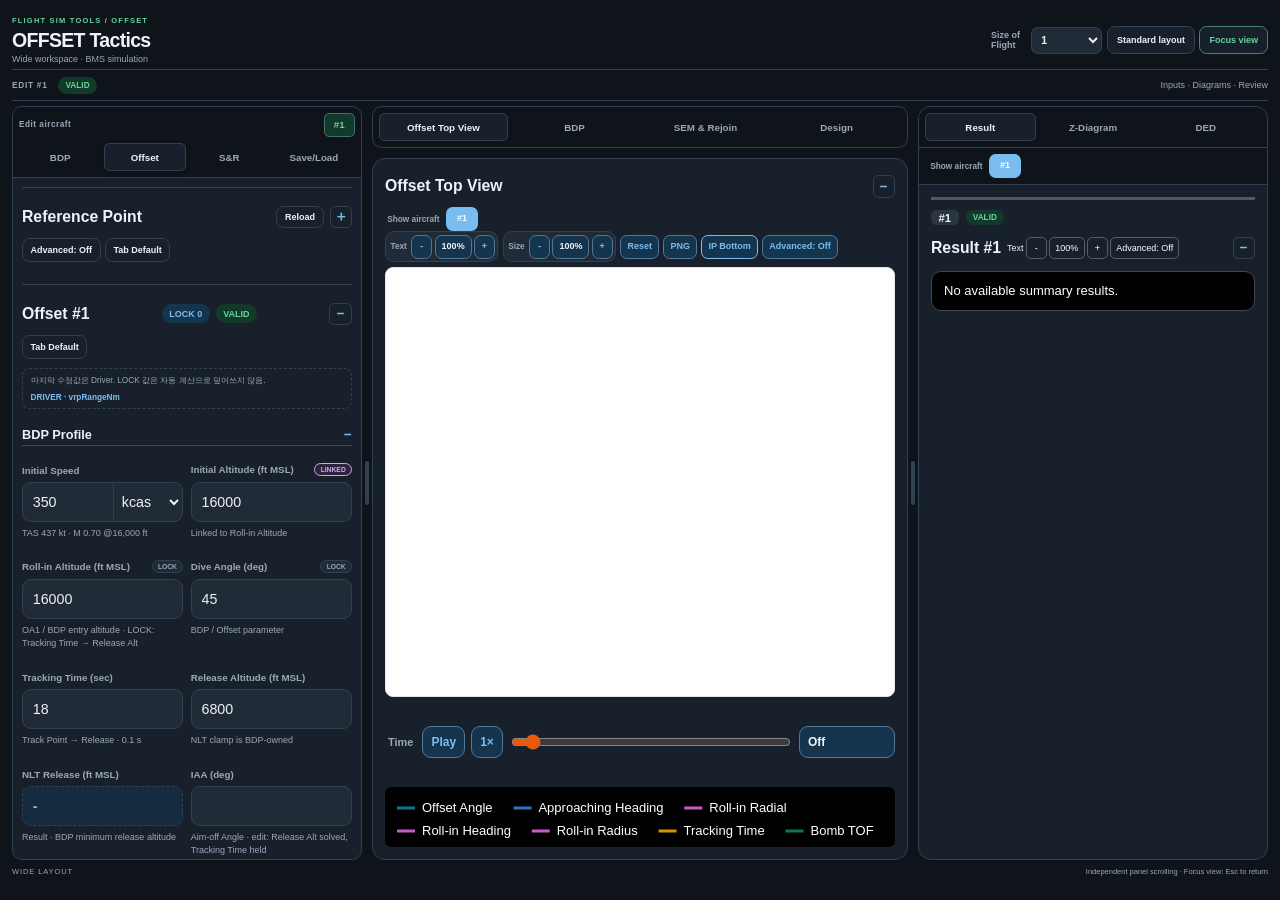
==== index.html @ 9b7af39f "Deploy Offset preview from c91996f1fd9d" ====
<!doctype html>
<html lang="ko">
<head>
<meta charset="utf-8">
<meta name="viewport" content="width=device-width,initial-scale=1">
<title>OFFSET Tactics · V2 WORK</title>
<link rel="stylesheet" href="./offset.css?v=c91996f1fd9d">
  <link rel="stylesheet" href="./common/ui/result-panel-v0.1.css?v=c91996f1fd9d">
<link rel="stylesheet" href="./wide-layout.css?v=c91996f1fd9d">
<link rel="stylesheet" href="./popup-design-graph-v0.1.css?v=0.1.7">
</head>
<body class="offset-wide bombing-wide">
<main class="app" id="offset-calculator">
  <header class="topbar">
    <div>
      <h1 id="offset-page-title">OFFSET Tactics</h1>
      <div class="subline">V2 modular work · Bomb Delivery Planner v0.3 authority · Offset-specific geometry retained locally</div>
    </div>
    <div class="toolbar">
      <label class="flight-size-control" for="flight-size"><span>Size of Flight</span><select id="flight-size"><option value="1">1</option><option value="2">2</option><option value="3">3</option><option value="4">4</option></select></label>
      <span class="rev">V2 WORK · OFFSET BE 0.2.7</span>
    </div>
  </header>

  <!-- index input grouping (handoff 2026-10-06 §4): the profile sits in Offset. The BDP tab is the shared BDP tab
       (owner composition 2026-10-25, shared/bdp-tab-v0.1.mjs), filled by the controller: Target Elevation/Bomb type,
       Wind, Roll-in Turn and Turn Onset; Full BDP (in the tab head) adds BDP Profile and SEM / Recovery. Its BDP
       Profile and Roll-in Turn are copies of the Offset tab's (one value). -->
  <section class="section bdp-tab-section" data-tab="bdp" data-bdp-tab="1" aria-labelledby="bdp-title-1"></section>

  <section class="section reference-point-section" data-tab="reference" aria-labelledby="reference-point-title">
    <div class="section-head"><h2 id="reference-point-title">Reference Point</h2><button class="btn bms-shortcut-button" id="reference-ded-reload" type="button" title="Read the DTC (callsign ini) again and put its VRP / VIP page in these fields (Open DTC when none)">Reload</button></div>
    <div class="mode-switch reference-mode-switch" role="group" aria-label="Reference Point mode">
      <button id="vrp-btn" class="mode-button active" type="button">VRP</button>
      <button id="vip-btn" class="mode-button" type="button">VIP</button>
    </div>

    <div id="vrp-pane" class="mode-pane reference-input-pane">
      <div class="lock-title"><div class="offset-title">VRP</div><button id="vrp-lock-btn" class="lock-button" type="button" data-lock-key="vrpReference" aria-label="Lock VRP" aria-pressed="false">LOCK</button></div>
      <div class="input-grid">
        <label class="field advanced-only"><span>Bearing (FROM TARGET) <span class="adv-tag">ADV</span></span><input id="vrp-bearing-input" type="text" inputmode="decimal" value="180"><span class="unit">MAG</span></label>
        <label class="field advanced-only"><span>Range <span class="adv-tag">ADV</span></span><input data-key="vrpRangeNm" type="text" inputmode="decimal" value="7.0"><span class="unit">NM · Offset start</span></label>
      </div>
    </div>

    <div id="vip-pane" class="mode-pane reference-input-pane" hidden>
      <div class="offset-title">VIP</div>
      <div class="mode-switch" role="group" aria-label="VIP bearing direction">
        <button id="vip-to-target-btn" class="mode-button active" type="button" aria-pressed="true">TO TARGET</button>
        <button id="vip-from-target-btn" class="mode-button" type="button" aria-pressed="false">FROM TARGET</button>
      </div>
      <div class="input-grid">
        <label class="field"><span>Bearing (TBRG)</span><input id="vip-bearing-input" type="text" inputmode="decimal" value="000"><span class="unit">MAG</span></label>
        <label class="field"><span>Range</span><input id="vip-range-input" type="text" inputmode="decimal" value="10.0"><span class="unit">NM</span></label>
      </div>
    </div>

    <!-- IP is shown without Advanced on this page (owner 2026-10-07: "VRP, VIP 선택 및 IP 설정 복원"). -->
    <details class="input-panel reference-advanced" open>
      <summary id="reference-advanced-title">IP Settings</summary>
      <div class="input-panel-body reference-advanced-body">
        <div id="ip-pane" class="mode-pane">
          <div class="lock-title"><div class="offset-title">IP</div><button id="ip-lock-btn" class="lock-button" type="button" data-lock-key="ipReference" aria-label="Lock IP" aria-pressed="false">LOCK</button></div>
          <div class="mode-switch" role="group" aria-label="IP bearing direction">
            <button id="ip-to-target-btn" class="mode-button active" type="button" aria-pressed="true">TO TARGET</button>
            <button id="ip-from-target-btn" class="mode-button" type="button" aria-pressed="false">FROM TARGET</button>
          </div>
          <div class="input-grid">
            <label class="field"><span>Bearing (TBRG)</span><input id="ip-bearing-input" data-key="runInHeadingDeg" type="text" inputmode="decimal" value="000"><span class="unit">MAG</span></label>
            <label class="field"><span>Range</span><input data-key="ipRangeNm" type="text" inputmode="decimal" value="10.0"><span class="unit">NM · Default = VRP + 3 NM</span></label>
          </div>
        </div>
      </div>
    </details>
    <div class="input-grid"><label class="field advanced-only"><span>Magnetic Var <span class="adv-tag">ADV</span></span><select data-mag-var-select aria-label="Magnetic Var theater"><option value="KOREA">Korea</option><option value="ISRAEL">Israel</option><option value="BALKANS">Balkans</option></select><span class="unit" data-mag-var-value>7.5°W · BMS MAGV · DED TBRG = M − 7.5</span></label></div>
  </section>

  <section class="section" data-tab="offset" aria-labelledby="offset-input-title">
    <div class="section-head"><h2 id="offset-input-title">Offset #1</h2><div style="display:flex;gap:8px;align-items:center"><span id="lock-count" class="mode">LOCK 0</span><span id="state-pill" class="status ok">VALID</span></div></div>
    <div class="driver"><span>마지막 수정값은 Driver. LOCK 값은 자동 계산으로 덮어쓰지 않음.</span><output id="driver-out">DRIVER · vrpRangeNm</output></div>

    <!-- Offset tab groups fold (owner 2026-10-12): Offset Turn Condition and Roll-in Condition start
         folded. Speed and altitude share one row. -->
    <details class="input-group-panel" open>
      <summary class="input-group-title" id="dive-profile-title">BDP Profile</summary>
      <div class="input-grid">
        <label class="field speed-field"><span>Initial Speed</span><span class="compound"><input data-key="initialSpeedValue" type="text" inputmode="decimal" value="350"><select data-key="initialSpeedMode"><option value="CAS" selected>kcas</option><option value="MACH">Mach</option></select></span><span class="unit">Roll-in start speed input</span></label>
        <label class="field"><span class="lock-title"><span>Initial Altitude (ft MSL)</span><button id="initial-link-btn" class="lock-button" type="button" aria-label="Link Initial Altitude to Roll-in Altitude" aria-pressed="true">LINKED</button></span><input data-key="initialAltitudeMslFt" type="text" inputmode="decimal" value="16000"><span class="unit" data-initial-link-note>Linked to Roll-in Altitude</span></label>
        <label class="field"><span class="lock-title"><span>Roll-in Altitude (ft MSL)</span><button class="lock-button" type="button" data-lock-key="rollInAltitudeMslFt" aria-label="Lock Roll-in Altitude" aria-pressed="false">LOCK</button></span><input data-key="rollInAltitudeMslFt" type="text" inputmode="decimal" value="16000"><span class="unit">OA1 / BDP entry altitude · LOCK: Tracking Time → Release Alt</span></label>
        <label class="field"><span class="lock-title"><span>Dive Angle (deg)</span><button class="lock-button" type="button" data-lock-key="diveAngleDeg" aria-pressed="false">LOCK</button></span><input data-key="diveAngleDeg" type="text" inputmode="decimal" value="45"><span class="unit">BDP / Offset parameter</span></label>
        <label class="field"><span>Tracking Time (sec)</span><input data-key="trackingTimeSec" type="text" inputmode="decimal" value="18.0"><span class="unit">Track Point → Release · 0.1 s</span></label>
        <label class="field"><span>Release Altitude (ft MSL)</span><input data-key="releaseAltitudeMslFt" type="text" inputmode="decimal" value="6800"><span class="unit">NLT clamp is BDP-owned</span></label><label class="field"><span>NLT Release (ft MSL)</span><output class="readout" data-bdp-nlt-release>-</output><span class="unit">Result · BDP minimum release altitude</span></label><label class="field"><span>IAA (deg)</span><input data-key="iaaDeg" type="text" inputmode="decimal"><span class="unit">Aim-off Angle · edit: Release Alt solved, Tracking Time held</span></label>
        <label class="field"><span>Release Speed (kcas)</span><input data-key="releaseSpeedKcas" type="text" inputmode="decimal" value="450"><span class="unit">Release speed</span></label>
      </div>
    </details>

    <details class="input-group-panel" open>
      <summary class="input-group-title">Offset Geometry</summary>
      <div class="offset-grid">
        <label class="offset-card"><span class="lock-title"><span class="offset-title"><b class="step">1</b>Run-In Heading</span><button class="lock-button" type="button" data-lock-key="runInHeadingDeg" aria-pressed="false">LOCK</button></span><input data-key="runInHeadingDeg" type="text" inputmode="decimal" value="000"><span class="unit">IP → Target · magnetic heading</span></label>
        <label class="offset-card"><span class="lock-title"><span class="offset-title"><b class="step">2</b>Angle Off</span><button class="lock-button" type="button" data-lock-key="angleOffDeg" aria-pressed="false">LOCK</button></span><input data-key="angleOffDeg" type="text" inputmode="decimal" value="70"><span class="unit">Approaching Heading → Attack Heading · BDP / Offset parameter</span></label>
        <label class="offset-card"><span class="lock-title"><span class="offset-title"><b class="step">3</b>Attack Heading</span><button class="lock-button" type="button" data-lock-key="attackHeadingDeg" aria-pressed="false">LOCK</button></span><input data-key="attackHeadingDeg" type="text" inputmode="decimal" value="030"><span class="unit">Final attack axis · coupled heading constraint</span></label>
        <label class="offset-card"><span class="lock-title"><span class="offset-title"><b class="step">4</b>Offset Angle</span><button class="lock-button" type="button" data-lock-key="offsetAngleDeg" aria-pressed="false">LOCK</button></span><input data-key="offsetAngleDeg" type="text" inputmode="decimal" value="40"><span class="unit">Run-In → Approaching Heading change</span></label>
        <label class="offset-card"><span class="lock-title"><span class="offset-title"><b class="step">5</b>Action Range</span><button class="lock-button" type="button" data-lock-key="actionRangeNm" aria-pressed="false">LOCK</button></span><input data-key="actionRangeNm" type="text" inputmode="decimal" value="7.0"><span class="unit">Target → Action Point · must remain between Target and IP</span></label>
        <label class="offset-card"><span class="lock-title"><span class="offset-title"><b class="step">6</b>Approach Range</span><button class="lock-button" type="button" data-lock-key="approachRangeNm" aria-pressed="false">LOCK</button></span><input data-key="approachRangeNm" type="text" inputmode="decimal" value="1.0"><span class="unit">Offset Turn End → Roll-in Start · NM</span></label>
        <div class="offset-card"><span class="offset-title"><b class="step">7</b>Approaching Heading</span><output id="offset-heading-out" class="readout offset-heading">-</output><span class="unit">Offset Turn completion → Roll-in Start</span></div>
      </div>
    </details>

    <details class="input-group-panel">
      <summary class="input-group-title">Offset Turn Condition</summary>
      <div class="input-grid">
        <label class="field"><span class="lock-title"><span>Altitude (ft MSL)</span><button class="lock-button" type="button" data-lock-key="offsetAltitudeMslFt" aria-pressed="false">LOCK</button></span><input data-key="offsetAltitudeMslFt" type="text" inputmode="decimal" value="16000"></label>
        <label class="field speed-field"><span class="lock-title"><span>Speed</span><button class="lock-button" type="button" data-lock-key="offsetSpeedValue" aria-pressed="false">LOCK</button></span><span class="compound"><input data-key="offsetSpeedValue" type="text" inputmode="decimal" value="350"><select data-key="offsetSpeedMode"><option value="CAS" selected>kcas</option><option value="MACH">Mach</option></select></span></label>
        <label class="field"><span class="lock-title"><span>G</span><button class="lock-button" type="button" data-lock-key="offsetG" aria-pressed="false">LOCK</button></span><input data-key="offsetG" type="text" inputmode="decimal" value="2.0"></label>
        <label class="field"><span class="lock-title"><span>Bank (deg)</span><button class="lock-button" type="button" data-lock-key="offsetBankDeg" aria-pressed="false">LOCK</button></span><input data-key="offsetBankDeg" type="text" inputmode="decimal" value="60"></label>
        <label class="field"><span class="lock-title"><span>Radius (NM)</span><button class="lock-button" type="button" data-lock-key="offsetRadiusNm" aria-pressed="false">LOCK</button></span><input data-key="offsetRadiusNm" type="text" inputmode="decimal" value="1.6"></label>
        <div class="field"><span>Turn Time</span><output id="turn-time-out" class="readout">-</output><span class="unit">Actual TAS / Radius / Offset Angle</span></div>
      </div>
      <div class="constraint-note">G / Bank / Radius are coupled. Multiple LOCK values must be mathematically consistent or the BE returns CONSTRAINT CONFLICT.</div>
    </details>

    <details class="input-group-panel">
      <summary class="input-group-title">Roll-in Condition</summary>
      <div class="input-grid">
        <label class="field"><span>Roll-in Bank Angle (deg)</span><input data-key="rollInBankAngleDeg" type="text" inputmode="decimal" value="" readonly data-bdp-result title="Solved by BDP (Roll-in model B)"><span class="unit">Result · solved by BDP (Roll-in model B)</span></label>
        <label class="field"><span>Roll-in G (G)</span><input data-key="rollInG" type="text" inputmode="decimal" value="4"><span class="unit">BDP roll-in input</span></label>
      </div>
    </details>
    <div id="constraint-message" class="status-message valid">-</div>
  </section>

  <!-- Save/Load tab (handoff 2026-10-06 §3; renamed and made Save-only storage 2026-10-11, user): the
       whole Flight, in this browser. Save as Default appears only after the developer command (7777
       committed in Initial Altitude) for this page session. -->
  <section class="section save-section" data-tab="save" aria-labelledby="save-title">
    <div class="section-head"><h2 id="save-title">Save/Load</h2></div>
    <p class="flight-draft-note">Save keeps every aircraft's (#1–#4) BDP and Offset inputs, LOCK / LINK / AUTO and the Flight size in this browser. A reload or a newly opened page loads the last Save; changes made after it are not kept until you press Save again. Load Default loads the Default conditions (not saved until Save); each input tab's Tab Default restores only that tab.</p>
    <!-- Owner 2026-10-23: when something goes wrong, a reload is the way back. -->
    <p class="flight-draft-note" id="reload-note">오류가 나면 브라우저를 새로고침해 주세요.</p>
    <div class="save-actions">
      <button class="btn" id="work-save" type="button" title="Keep the conditions in this browser and write the open file (no open file: Save As)">Save</button>
      <button class="btn" id="file-save-as" type="button" title="Choose a folder and a name and save the conditions as one HTML file">Save As</button>
      <button class="btn" id="file-load" type="button" title="Choose a saved file, check its preview and load it">Load</button>
      <button class="btn" id="work-default" type="button">Load Default</button>
    </div>
    <!-- Owner 2026-11-10: Save / Save As / Load with a window inside the page (shared/flight-file-browser-v0.1.mjs). -->
    <p class="flight-draft-note" id="flight-file-note">Save: 이 브라우저에 보관하고, 열린 파일이 있으면 그 파일에도 저장합니다(없으면 Save As가 열립니다). Save As: 폴더와 이름을 골라 HTML 파일 하나로 저장합니다(편대 · Top View · Z · DED · Result). Load: 파일을 고르면 미리보기가 나오고, 확인을 누르면 불러옵니다.</p>
    <p class="flight-draft-note" id="flight-folder-note"><b>저장 폴더</b>: 처음 Save As나 Load를 누르면 저장 폴더부터 고릅니다. Windows · Program Files · AppData 같은 시스템 폴더, 문서 · 바탕화면 · 다운로드 · 사용자 폴더 그 자체, <code>C:\</code> 같은 드라이브 맨 위는 브라우저(Chrome · Edge)가 막아서 고를 수 없습니다(“시스템 파일이 있어 열 수 없음”). 폴더 창에서 <b>새 폴더</b>를 만들어(예: 문서 안의 <code>FlightSim</code>) 그 폴더를 고르고 거기에 저장하세요.</p>
    <p class="flight-draft-note" id="file-current">현재 파일: 없음</p>
    <div class="save-developer" id="save-developer" hidden>
      <span class="save-developer-label">Developer</span>
      <button class="btn" id="save-as-default" type="button">Save as Default</button>
      <button class="btn" id="preset-clear" type="button">Built-in Default</button>
      <button class="btn" id="fragment-margin-mode" type="button" aria-pressed="false" title="Developer option (owner 2026-10-15): the Fragment Height Margin applies to the fragment radius too, or to the height only">Fragment margin: Height + Radius</button>
    </div>
    <output id="save-status" class="status-message valid" role="status">-</output>
    <p class="flight-draft-note" id="preset-status">Default: built-in</p>
    <!-- BMS Mission (DTC) and DTE (owner 2026-11-11 / 2026-11-12; bms-mission-panel-v0.1.mjs, mounted by wide-layout.mjs). -->
    <div class="bms-mission" id="bms-mission"></div>
  </section>


  <section class="section top-view-section" aria-labelledby="top-view-title">
    <div class="section-head">
      <h2 id="top-view-title">Offset Top View</h2>
      <div class="diagram-actions">
        <div class="diagram-action-row top-view-aircraft" role="group" aria-label="Aircraft drawn in the Top View">
          <span class="diagram-control-label">Show aircraft</span>
          <button class="capture-button view-toggle active" type="button" data-top-view-aircraft-button="1" aria-pressed="true">#1</button>
          <button class="capture-button view-toggle" type="button" data-top-view-aircraft-button="2" aria-pressed="false" hidden>#2</button>
          <button class="capture-button view-toggle" type="button" data-top-view-aircraft-button="3" aria-pressed="false" hidden>#3</button>
          <button class="capture-button view-toggle" type="button" data-top-view-aircraft-button="4" aria-pressed="false" hidden>#4</button>
        </div>
        <div class="diagram-action-row">
          <div class="font-scale-control" role="group" aria-label="Top View font size">
            <span class="diagram-control-label">Text</span>
            <button class="capture-button" id="top-view-font-down" type="button" aria-label="Top View font smaller">-</button>
            <button class="capture-button diagram-scale-output" id="top-view-font-scale-output" type="button" aria-label="Reset Top View text size to 100%">100%</button>
            <button class="capture-button" id="top-view-font-up" type="button" aria-label="Top View font larger">+</button>
            <select id="top-view-font-scale" hidden aria-hidden="true" tabindex="-1"><option value="0.5">50%</option><option value="0.6">60%</option><option value="0.7">70%</option><option value="0.8">80%</option><option value="0.9">90%</option><option value="1" selected>100%</option><option value="1.1">110%</option><option value="1.2">120%</option><option value="1.3">130%</option><option value="1.4">140%</option><option value="1.5">150%</option><option value="1.6">160%</option><option value="1.7">170%</option><option value="1.8">180%</option><option value="1.9">190%</option><option value="2">200%</option></select>
          </div>
          <div class="view-scale-control" role="group" aria-label="Top View picture size">
            <span class="diagram-control-label">Size</span>
            <button class="capture-button" id="zoom-out" type="button" aria-label="Picture smaller">-</button>
            <button class="capture-button diagram-scale-output" id="top-view-size-output" type="button" aria-label="Reset Top View size to 100%">100%</button>
            <button class="capture-button" id="zoom-in" type="button" aria-label="Picture larger">+</button>
          </div>
          <button class="capture-button" id="zoom-reset" type="button">Reset</button>
          <button class="capture-button" id="capture-top-view" type="button">PNG</button>
          <button class="capture-button view-toggle" id="top-view-ip-bottom" type="button" aria-pressed="true" title="Run-In (IP → Target) up; off = north up">IP Bottom</button>
          <button class="capture-button" id="top-view-advanced" type="button" aria-pressed="false">Advanced: Off</button>
        </div>
      </div>
    </div>
    <div class="top-view-shell"><svg data-export-legend="offset-legend" id="offset-top-view" viewBox="0 0 900 1100" role="img" aria-label="Offset #1 Top View" data-export-title="Offset #1 Top View"></svg></div>
    <!-- Owner 2026-11-12: the time dial (Play, slider) under the picture. -->
    <div class="bdp-flight-time top-view-time">
      <div class="diagram-action-row time-dial" id="top-view-time-dial" data-time-dial="1" role="group" aria-label="Top View #1 time after IP">
        <span class="diagram-control-label">Time</span>
        <button class="capture-button time-dial-play" type="button" data-time-play aria-pressed="false" title="Play the time dial">Play</button>
        <button class="capture-button time-dial-speed" type="button" data-time-speed title="Play speed: press for the next (1×, 2×, 3× real time)">1×</button>
        <input class="time-dial-range" type="range" min="0" max="1" step="1" value="0" data-time-range aria-label="Seconds after IP">
        <button class="capture-button diagram-scale-output time-dial-output" type="button" data-time-output aria-pressed="false" title="Seconds after IP; press to turn off">Off</button>
      </div>
    </div>
    <svg class="diagram-legend-box" id="offset-legend" role="img" aria-label="Offset Top View legend"></svg>
  </section>

  <div class="bdp-views" data-bdp-views="1" data-output-aircraft="1" data-aircraft-output="bdp"><div data-bdp-diagrams-host="1"></div></div>

  <section class="section z-diagram-section" data-output-aircraft="1" data-aircraft-output="z" aria-labelledby="offset-z-title">
    <div class="section-head"><h2 id="offset-z-title">Offset #1 Z-Diagram</h2><div class="diagram-action-row"><button class="btn" id="capture-z" type="button">PNG</button><button class="capture-button view-toggle" id="z-advanced-1" type="button" data-z-advanced="1" aria-pressed="false">Advanced: Off</button></div></div>
    <div class="z-diagram-shell"><svg id="offset-z-svg" viewBox="0 0 650 770" role="img" aria-label="Offset #1 Z-Diagram"><g data-z-root></g></svg></div>
  </section>

  <section class="section compact-results" id="result-section" data-result-panel data-output-aircraft="1" data-aircraft-output="result"><div class="result-panel-head"><h2>Result #1</h2><div data-result-controls aria-label="Result display controls"></div></div><div class="result-panel-body"><div data-result-group><h3>Offset</h3><table><tbody class="result-rows" id="offset-result-body"></tbody></table></div><div data-result-group><h3>Bomb Profile</h3><table><tbody class="result-rows" id="profile-result-body"></tbody></table></div><p data-result-empty>No available summary results.</p></div></section>

  <section class="section ded-section" data-output-aircraft="1" data-aircraft-output="ded" aria-labelledby="ded-title">
    <div class="section-head"><h2 id="ded-title">DED #1</h2><button class="btn ded-png-button" type="button" data-ded-png="1">PNG</button><button class="btn bms-shortcut-button ded-save-button" type="button" data-ded-save="1" title="Write this DED to the DTC [NAV OFFSETS] (Write DTE for #1)">DED Save</button></div>
    <div hidden aria-hidden="true">
      <button id="ded-vrp-tab" class="ded-tab active" type="button" data-ded-page="VRP">VRP</button>
      <button id="ded-vip-tab" class="ded-tab" type="button" data-ded-page="VIP">VIP</button>
      <button id="ded-oa1-tab" class="ded-tab" type="button" data-ded-page="OA1">OA1</button>
      <button id="ded-oa2-tab" class="ded-tab" type="button" data-ded-page="OA2">OA2</button>
    </div>
    <div class="ded-boxes">
      <div class="ded-screen" id="ded-reference-screen" aria-live="polite">
        <div class="ded-page-title" id="ded-page-title">VRP</div>
        <div class="ded-row"><span>TBRG</span><output id="ded-bearing">-</output></div>
        <div class="ded-row"><span>RNG</span><output id="ded-range">-</output></div>
        <div class="ded-row"><span>ELEV</span><output id="ded-elevation">-</output></div>
      </div>
      <div class="ded-screen" id="ded-oa1-screen" aria-live="polite">
        <div class="ded-page-title">OA1</div>
        <div class="ded-row"><span>RNG</span><output id="ded-oa1-range">-</output></div>
        <div class="ded-row"><span>TBRG</span><output id="ded-oa1-bearing">-</output></div>
        <div class="ded-row"><span>ELEV</span><output id="ded-oa1-elevation">-</output></div>
      </div>
    </div>
    <p class="ded-basis" data-ded-basis>TBRG = true · Magnetic Var Korea 7.5°W</p>
  </section>


  <div id="flight-followers"></div>
</main>
<script type="module" src="./wide-layout.mjs?v=c91996f1fd9d"></script>

</body>
</html>
---- offset.css ----
@import url("./common-ui-v0.2.css?v=c91996f1fd9d");
/* Parts made common (2026-10-22) bring their CSS: input fields, DED, Flight UI, the shared BDP tab (index, 2026-10-26) (bombing app shared FE), time dial (Common UI). */
@import url("./shared/input-fields-v0.1.css?v=c91996f1fd9d");
@import url("./shared/ded-v0.1.css?v=c91996f1fd9d");
@import url("./shared/flight-ui-v0.1.css?v=c91996f1fd9d");
@import url("./shared/bdp-tab-v0.1.css?v=c91996f1fd9d");
@import url("./common/ui/time-dial-v0.1.css?v=c91996f1fd9d");

:root{color-scheme:dark}
body.show-full-bdp .bdp-extra{display:grid}
.flight-draft-section .section-head{display:flex;align-items:center;justify-content:space-between}.flight-draft-badge{font-size:10px;font-weight:800;color:var(--muted)}.flight-draft-note{margin:0;color:var(--muted);font-size:12px;line-height:1.5}.flight-draft-grid{display:grid;grid-template-columns:repeat(3,minmax(0,1fr));gap:10px}.flight-weapon-field{max-width:320px}@media(max-width:620px){.flight-draft-grid{grid-template-columns:1fr}}
.section-head,.result-panel-head{flex-wrap:wrap}
.top-view-section .section-head h2{display:flex;align-items:center;gap:10px}
.input-panel+.input-panel{margin-top:12px}
.z-diagram-shell{width:100%;max-width:1140px;margin:auto;box-sizing:border-box;background:#fff;border:1px solid var(--line);border-radius:12px;overflow:hidden}
.z-diagram-shell svg{width:100%;height:auto;display:block}
:root{--offset:light-dark(#a35d00,#ffbd62);--offset-soft:light-dark(#fff4df,#3b2a14)}
.driver{display:flex;align-items:center;justify-content:space-between;gap:10px;margin-bottom:10px;padding:8px 10px;border:1px dashed var(--line);border-radius:10px;color:var(--muted);font-size:11px}.driver output{color:var(--value-result);font-weight:850}
.offset-grid{display:grid;grid-template-columns:repeat(4,minmax(0,1fr));gap:10px}.offset-card{display:grid;align-content:start;gap:7px;padding:10px;border:1px solid var(--line);border-radius:12px;background:color-mix(in srgb,var(--field) 82%,transparent);min-width:0}.offset-card.span2{grid-column:span 2}.step{display:inline-flex;width:24px;height:24px;align-items:center;justify-content:center;border-radius:999px;background:var(--blue);color:#fff;font-size:12px;margin-right:6px}.offset-title{display:flex;align-items:center;font-size:13px;font-weight:900}.mode-switch{display:grid;grid-template-columns:1fr 1fr;gap:8px}.mode-button{min-height:42px;border:1px solid var(--line);border-radius:10px;background:var(--field);font-weight:900;color:var(--text);cursor:pointer}.mode-button.active{border-color:var(--blue);background:var(--blue-soft);color:var(--blue)}.mode-pane.hidden,.mode-pane[hidden]{display:none}
.reference-point-section{display:grid;gap:10px}.reference-mode-switch{margin-bottom:2px}.reference-input-pane{display:grid;gap:10px}.reference-advanced{grid-column:1/-1}.reference-advanced-body{display:grid;gap:10px}.reference-advanced .mode-pane{max-width:760px}
.vip-input-card{border-color:color-mix(in srgb,var(--blue) 45%,var(--line))}.vip-to-target-grid{grid-template-columns:repeat(2,minmax(0,1fr))}.to-target-chip{display:inline-flex;align-items:center;margin-left:8px;padding:3px 8px;border:1px solid var(--line);border-radius:999px;font-size:9px;font-weight:950;letter-spacing:.03em;color:var(--muted);background:var(--field)}.to-target-chip.active{border-color:var(--blue);background:var(--blue-soft);color:var(--blue);box-shadow:0 0 0 1px color-mix(in srgb,var(--blue) 15%,transparent) inset}
.readout.offset-heading{font-size:19px;font-weight:900;color:var(--value-result)}.status-message{margin-top:10px;border-radius:10px;padding:10px 12px;font-size:11px;line-height:1.5}.status-message.valid{background:var(--green-soft);color:var(--green)}.status-message.warning{background:var(--amber-soft);color:var(--amber)}.status-message.invalid{background:var(--red-soft);color:var(--red)}
.top-view-section .section-head{display:block}.top-view-section .section-head h2{margin-bottom:10px}
.capture-button:disabled{opacity:.42;cursor:default}
/* Diagram CSS boundary (CSS-SPEC §1): the shell and svg box only; the Offset views set their own aspect ratio, strokes, text and label cursors. */
.top-view-shell{border:1px solid #dfe6ee;border-radius:12px;background:#fff;overflow:hidden}#offset-top-view,svg[data-flight-topview]{display:block;width:100%;height:auto;background:#fff}
.constraint-note{font-size:10px;color:var(--muted);line-height:1.4}.alias-note{font-size:10px;color:var(--amber);margin-top:6px}
@media(max-width:980px){.offset-grid{grid-template-columns:repeat(2,minmax(0,1fr))}}@media(max-width:620px){.driver{align-items:flex-start;flex-direction:column}.offset-grid{grid-template-columns:1fr 1fr;gap:7px}.offset-card{padding:8px}.offset-card.span2{grid-column:span 2}.reference-advanced{grid-column:1/-1}.vip-to-target-grid{grid-template-columns:1fr 1fr}}

/* Fields of one SEM only (owner 2026-10-18 / 2026-10-19): CSEM Target FPA, the Level SEM Turn and its bank rows. */
[data-csem-only][hidden],[data-level-sem-only][hidden],[data-sem-turn-level-only][hidden],[data-sem-turn-slice-only][hidden]{display:none!important}
/* Temp Def (temporary default staging, 2026-09-26): remove with the controller block. */
.temp-def{display:inline-flex;align-items:center;gap:6px;flex-wrap:wrap;padding:4px 8px;border:1px dashed var(--line);border-radius:12px}
.temp-def-label{font-size:12px;font-weight:900;color:var(--muted)}
.temp-def .tab-tool{min-height:32px;padding:5px 10px;font-size:12px;border-radius:9px}
.temp-def-status{font-size:12px;color:var(--muted);white-space:nowrap}
.flight-slot .top-view-section-like,.flight-slot .diagram-actions{margin-bottom:10px}
/* Top View view toggles (IP Bottom): highlighted while on. */
.capture-button.view-toggle[aria-pressed="true"]{border-color:var(--blue);background:var(--blue-soft);color:var(--blue)}
/* Follower LOCK and ANGLE #n / TIME #n sit together at the right of the field title (LOCK button format). */
.lock-group{display:inline-flex;align-items:center;gap:6px;margin-left:auto}
/* BDP Top View + Profile block (2026-10-02): between each aircraft's Offset Top View and Z-Diagram,
   shown only while that Top View's Full is on; one column, Top View then Profile. */
.bdp-views{display:none}
.bdp-views.show-full-views{display:block}
.bdp-views.show-full-views .bdp-diagrams{display:grid;grid-template-columns:minmax(0,1fr);margin-top:0}
/* INVALID input title (2026-10-12): the title of an input named by an INVALID message reads red. */
label.input-invalid>span:first-child,label.input-invalid>span:first-child>span,label.input-invalid .offset-title,label.input-invalid .offset-title .step{color:var(--red)!important}
/* BDP results shown in the input grid (Roll-in Bank, owner 2026-10-15): read-only, never typed. */
input[data-bdp-result]{cursor:default;border-style:dashed;border-color:var(--muted)}
/* SEM / Fragment readout title (owner 2026-10-15): shown with Full BDP, like its fields. */
.bdp-extra-title{display:none}
.section.show-full-bdp .bdp-extra-title{display:block}

/* Flight Formation (owner sketch 2026-11-02): Form / Side, the BE's name readouts, the Formation top view. */
.flight-formation-readouts{display:grid;grid-template-columns:repeat(auto-fit,minmax(140px,1fr));gap:10px;margin-top:10px}
.flight-formation-readouts output{color:var(--value-result,var(--text));font-weight:900;font-size:15px;font-variant-numeric:tabular-nums;overflow-wrap:anywhere}
.formation-components{margin-top:10px}
.formation-top-view-shell{box-sizing:border-box;width:100%;max-width:560px;justify-self:center;border:1px solid #dfe6ee;border-radius:12px;background:#fff;overflow:hidden}
.formation-top-view-shell svg{display:block;width:100%;height:auto}
/* POP-UP group, #1–#4 (owner 2026-11-10): the fields of one row share their label / box / note rows (subgrid), so a
   box lines up with its neighbour even when a label with a LOCK wraps to two lines on a phone; the label sits on the
   box. The Pop-up Angle AUTO button fills its box row, as tall as the inputs beside it. */
.popup-input-grid>.field{grid-row:span 3;grid-template-rows:subgrid;row-gap:7px}
.popup-input-grid>.field>:first-child{align-self:end}
.popup-input-grid>.field>.btn{align-self:stretch}
/* AUTO starts its own row, a set with Min. Exposure below it (owner 2026-11-10). */
.popup-input-grid>.popup-auto-field{grid-column:1}
/* Min. Exposure (owner 2026-11-19): Calculate, the answer and Apply on one line, full width. */
.popup-input-grid>.field:has(>.popup-min-row){grid-column:1/-1}
.compound.popup-min-row{display:flex;flex-wrap:nowrap;gap:6px;align-items:stretch}
.compound.popup-min-row>.btn{flex:0 0 auto;white-space:nowrap}
.compound.popup-min-row>.readout{flex:1 1 auto;min-width:0;white-space:nowrap;overflow:hidden;text-overflow:ellipsis}
/* Owner 2026-11-12: the Top View (and S&R) time dial under the picture, full width like the BDP 3D / HUD dials. */
.top-view-time{margin-top:8px}.top-view-time .time-dial{margin-top:0}
---- common/ui/result-panel-v0.1.css ----
.compact-results .result-panel-head{display:flex;align-items:center;justify-content:space-between;flex-wrap:wrap;gap:8px;margin-bottom:10px}
.compact-results .result-panel-head h2{margin:0}
.compact-results [data-result-controls]{display:flex;align-items:center;gap:3px;font-size:12px;flex-wrap:wrap}
.compact-results [data-result-controls] button{font:inherit;min-height:30px;min-width:28px;padding:4px 7px;border:1px solid #58616b;border-radius:7px;background:#18212b;color:#fff;cursor:pointer}
.compact-results [data-result-controls] button:disabled{opacity:.4;cursor:default}
.compact-results [data-result-controls] [aria-pressed="true"]{outline:1px solid #fff}
.compact-results .result-panel-body{padding:10px 12px;border:1px solid #40464e;border-radius:10px;background:#000;color:#fff;font-size:13px;line-height:1.45;font-variant-numeric:tabular-nums}
.compact-results .result-rows{display:grid;grid-template-columns:minmax(0,1fr);gap:0 22px;width:100%;border-collapse:collapse}
.compact-results .result-row{display:block;padding:4px 0 4px .75em;border:0;min-width:0;overflow-wrap:anywhere}
.compact-results .result-row>*{display:inline;padding:0;border:0;min-width:0;overflow-wrap:anywhere}
.compact-results .result-row> :first-child{width:auto;color:#fff}
.compact-results .result-row> :first-child::after{content:": ";white-space:pre}
.compact-results [data-result-value]{text-align:left;font:inherit;font-weight:600}
.compact-results .result-value,.compact-results .value-result{color:#fff!important;background:transparent!important}
.compact-results .value-dependent-change{outline:1px solid #b9a6df;outline-offset:2px}
.compact-results [data-result-group]{margin:0 0 8px}
.compact-results [data-result-group]:last-child{margin-bottom:0}
.compact-results h3{font:inherit;font-weight:700;margin:4px 0 6px;border-bottom:1px solid #40464e;padding-bottom:4px}
.compact-results [data-result-group] table{width:100%}
.compact-results [hidden]{display:none!important}
.compact-results [data-result-empty]{margin:0;color:#fff}
.diagram-legend-box{display:block;width:100%;height:auto;margin:8px auto 0;border-radius:8px;background:#000}
---- wide-layout.css ----
/* Offset content of the PC Wide entry (index.html). The workspace itself (header, panes, tabs, blocks, Focus view,
   the PC sizes of the shared parts) is the bombing app shared FE's (shared/wide-workspace-v0.1.css, 2026-10-22,
   body.bombing-wide); this file styles the Offset geometry inputs, the Offset Top View panel, the follower notes,
   SEM & Rejoin and the BDP tab groups. Style the SVG boxes, never the tactical paths, labels, metrics or viewBox. */
@import url("./shared/wide-workspace-v0.1.css?v=c91996f1fd9d");

.offset-wide .wide-inputs .offset-grid { grid-template-columns:repeat(2,minmax(0,1fr)); gap:12px 10px; }
.offset-wide .wide-inputs .offset-card.span2 { grid-column:1/-1; }
.offset-wide .wide-inputs .step { display:none; }
.offset-wide .wide-inputs .driver { flex-direction:column; align-items:flex-start; }
.offset-wide .wide-inputs .offset-title { min-width:0; }
.offset-wide .wide-inputs .offset-card { min-width:0; }
.wide-center-panel[data-center-panel="topview"] { flex:1 0 100%; }
.offset-wide .wide-map-section .flight-draft-note { flex:none; font-size:11px; }
.offset-wide .flight-draft-section .ded-png-button { margin-left:auto; min-height:30px; padding:5px 10px; font-size:12px; }

@media(max-width:760px) {
  /* BDP tab (owner 2026-10-07, mobile): Target Elevation and Bomb on one row, #1 and followers. */
  .offset-wide .wide-inputs .input-grid:has(> .field > [data-key="targetElevationMslFt"], > .field > [data-flight-readout="targetElevationMslFt"]) { grid-template-columns:minmax(0,.85fr) minmax(0,1.15fr); }
  .offset-wide .wide-inputs .input-grid:has(> .field > [data-key="targetElevationMslFt"], > .field > [data-flight-readout="targetElevationMslFt"]) > .field:has(> select) { grid-column:auto; }
}
/* The Offset UI roots at the PC UI scale of the workspace (wide-workspace-v0.1.css, owner 2026-10-05 / 2026-10-07). */
@media(min-width:761px) {
  .offset-wide .wide-center .flight-draft-note,
  .offset-wide .sr-center > :is(.status-message,.sr-table-wrap,.sr-evaluation) {
    zoom:0.75;
  }
}

/* Speed and altitude on one row (owner 2026-10-12): the speed field keeps its half column, with a
   narrower unit select ("kcas" / "Mach" still fit). */
.offset-wide .wide-inputs .field.speed-field { grid-column:auto; }
.offset-wide .wide-inputs .speed-field .compound { grid-template-columns:minmax(0,1fr) 92px; }
.offset-wide .wide-inputs .speed-field .compound select { padding-inline:6px 2px; }

/* SEM & Rejoin (2026-10-13): centre controls, maneuver table and evaluation, and the S&R input tab.
   The drawing sets its own attributes; only its shell and svg box are styled here (CSS-SPEC §1). */
.sr-center { display:flex; flex-direction:column; gap:10px; min-width:0; }
/* The toolbar and time row are one Common .diagram-actions scroller (as the Top View): at phone width
   their controls scroll inside it, never the page. */
.sr-mode { display:inline-flex; gap:4px; }
.sr-time-output { font-variant-numeric:tabular-nums; font-weight:800; min-width:150px; }
.sr-shell { border:1px solid #dfe6ee; border-radius:12px; background:#fff; overflow:hidden; }
.sr-shell > svg { display:block; width:100%; height:auto; background:#fff; }
.sr-table-wrap { overflow:auto; border:1px solid var(--line); border-radius:10px; }
.sr-table { width:100%; border-collapse:collapse; font-size:13px; }
.sr-table th, .sr-table td { padding:6px 8px; border-bottom:1px solid var(--line); text-align:left; vertical-align:top; }
.sr-table th { position:sticky; top:0; background:var(--bg); color:var(--muted); font-size:11px; letter-spacing:.04em; white-space:nowrap; }
.sr-table tr.sr-group td { background:color-mix(in srgb,var(--aircraft-color) 14%,transparent); font-weight:800; }
.sr-table tr.sr-row { cursor:pointer; }
.sr-table tr.sr-row td:first-child { border-left:4px solid var(--aircraft-color); font-weight:900; }
.sr-table tr.sr-row.selected td { background:color-mix(in srgb,#ffe066 40%,transparent); }
.sr-table tr.sr-row.auto td { color:var(--muted); }
.sr-table .sr-add { min-height:28px; padding:2px 4px; border:1px solid var(--line); border-radius:7px; background:var(--field); color:var(--text); }
.sr-table .sr-delete { min-height:28px; padding:2px 8px; }
.sr-muted { color:var(--muted); font-size:11px; font-weight:700; }
.sr-aircraft-chip { display:inline-block; font-weight:900; padding:1px 8px; border-radius:6px; background:color-mix(in srgb,var(--aircraft-color) 30%,transparent); }
.sr-empty { color:var(--muted); text-align:center; }
.sr-evaluation { display:grid; gap:6px; font-size:13px; }
.sr-evaluation .input-group-title { margin:0; }
.sr-eval-line { padding:6px 8px; border-left:4px solid var(--aircraft-color); background:var(--panel); border-radius:6px; overflow-wrap:anywhere; }
.sr-eval-slot { color:var(--muted); }
.sr-fragment-warning { color:#ffb454; font-weight:700; }
.sr-input-section .sr-row-actions { display:flex; flex-wrap:wrap; gap:8px; align-items:center; margin-top:8px; }
.sr-input-section .sr-row-actions .sr-add { min-height:36px; border:1px solid var(--line); border-radius:9px; background:var(--field); color:var(--text); padding:4px 8px; }
.sr-input-section .sr-subtitle { margin-top:12px; }
.sr-facts { display:grid; grid-template-columns:auto 1fr; gap:4px 12px; margin:6px 0; font-size:13px; }
.sr-facts dt { color:var(--muted); font-weight:800; }
.sr-facts dd { margin:0; font-weight:800; }

/* BMS DTE shortcuts (bms-mission-panel 0.1.2, owner 2026-11-22): Reload in the Reference Point tab, DED Save in each
   DED head. Shown only where the panel is mounted (it sets body.bms-dte-ready). */
.bms-shortcut-button { display:none; }
body.bms-dte-ready .bms-shortcut-button { display:inline-flex; align-items:center; min-height:30px; padding:5px 10px; font-size:12px; }
body.bms-dte-ready .reference-point-section .section-head #reference-ded-reload { margin-left:auto; }
body.bms-dte-ready .ded-save-button { margin-left:6px; }
.bms-shortcut-status { display:block; margin:4px 0 8px; font-size:12px; white-space:normal; }
---- popup-design-graph-v0.1.css ----
/* POP-UP Design tab graph (popup-design-graph-v0.1.mjs, owner 2026-11-18). */
.design-graph{display:grid;gap:10px}
.design-graph-controls{display:grid;grid-template-columns:repeat(4,minmax(0,1fr));gap:8px 10px}
.design-graph-field{display:grid;gap:4px;font-size:11px;font-weight:800;color:var(--muted);min-width:0}
.design-graph-field select,.design-graph-field input{min-height:36px;border:1px solid var(--line);border-radius:8px;background:var(--field);color:var(--text);padding:0 8px;font:inherit;font-size:13px;font-weight:700;min-width:0;width:100%;box-sizing:border-box}
.design-graph-field input:disabled{opacity:.45}
.design-graph-actions{display:flex;flex-wrap:wrap;gap:8px}
.design-graph-status{margin:0;font-size:12px;color:var(--muted)}
.design-graph-legend{display:flex;flex-wrap:wrap;gap:6px 16px;font-size:12.5px;color:var(--text)}
.design-graph-key{display:inline-flex;align-items:center;gap:6px}
.design-graph-key i{display:inline-block;width:22px;height:3px;border-radius:2px}
.design-graph-dot{display:inline-block;width:10px;height:10px;border-radius:50%;background:#1f1f1e;border:2px solid #fff}
.design-graph-shell{position:relative;background:#fff;border:1px solid var(--line);border-radius:12px;overflow:hidden}
.design-graph-svg{display:block;width:100%;height:auto;touch-action:none;cursor:grab;font-family:inherit;user-select:none}
.design-graph-tip{position:absolute;max-width:260px;padding:6px 8px;border-radius:8px;background:#1f1f1e;color:#fff;font-size:12px;line-height:1.4;pointer-events:none;box-shadow:0 2px 8px rgba(0,0,0,.3)}
.design-graph-tip-msg{color:#ffbd62;margin-top:2px}
[data-center-panel="design"] .wide-show-aircraft,[data-center-panel="design"] .wide-empty{display:none}
@media(max-width:620px){.design-graph-controls{grid-template-columns:repeat(2,minmax(0,1fr))}}
/* Step by Step (0.1.1). */
.design-steps{display:grid;gap:8px;padding-bottom:12px;border-bottom:1px solid var(--line)}
.design-steps-title{margin:0;font-size:14px;font-weight:800;color:var(--text)}
.design-steps-list{margin:0;padding-left:22px;display:grid;gap:6px;font-size:13px;line-height:1.45;color:var(--text)}
.design-steps-list b{font-weight:800}
.design-steps-shell{background:#fff;border:1px solid var(--line);border-radius:12px;overflow:hidden}
.design-steps-svg{display:block;width:100%;height:auto;font-family:inherit}
/* Four planning steps (popup-design-steps-ui-v0.1, owner 2026-11-20). */
.design-wizard{display:grid;gap:10px;padding-bottom:14px;border-bottom:1px solid var(--line)}
.design-wizard-busy{opacity:.7;pointer-events:none}
.design-step{border:1px solid var(--line);border-radius:12px;padding:8px 12px 12px;background:var(--panel,#fff);display:grid;gap:8px}
.design-step-head{display:flex;align-items:center;gap:8px;cursor:pointer;font-weight:800;font-size:14px;list-style:none}
.design-step-head::-webkit-details-marker{display:none}
.design-step-title{flex:1;min-width:0}
.design-step-pill{font-size:11px;font-weight:800;padding:2px 8px;border-radius:999px;background:#f0efeb;color:#5f5e5a}
.design-step-pill[data-on="true"]{background:#1baf7a;color:#fff}
.design-step-grid{margin:0}
.design-step-fold>summary{cursor:pointer;font-size:12.5px;font-weight:800;color:var(--muted);padding:4px 0}
.design-wizard output[data-level="ok"]{color:#1baf7a}
.design-wizard output[data-level="warn"]{color:#e08a1e;background:rgba(235,154,52,.14)}
.design-wizard output[data-level="bad"]{color:#e34948;background:rgba(227,73,72,.14)}
.design-wizard .design-graph-status[data-level="warn"]{color:#e08a1e}
.design-wizard .design-graph-status[data-level="bad"]{color:#e34948}
/* Step 2 charts (popup-design-popup-chart-v0.1, S2). */
.design-angle-charts{display:grid;grid-template-columns:repeat(auto-fill,minmax(260px,1fr));gap:8px}
.design-angle-chart{display:block;width:100%;height:auto;border:1px solid var(--line);border-radius:10px;overflow:hidden;font-family:inherit}
.design-chart-key{margin:0;display:flex;flex-wrap:wrap;align-items:center;gap:4px 8px;font-size:12px;color:var(--muted)}
.design-chart-key i{display:inline-block;width:18px;height:10px;border-radius:2px;vertical-align:middle}
/* 2026-11-22 (owner): the swatches are the colours seen on the chart: Apex band under the range fill = #bbdee4, range fill on white = #dbf2ea. */
.design-chart-key .key-apex{background:#bbdee4}
.design-chart-key .key-range{border:2px solid #1baf7a;background:#dbf2ea;box-sizing:border-box}
.design-chart-key .key-auto{height:0;border-top:2px dashed #8e5bd6}
.design-chart-key .key-current{height:0;border-top:2px solid #e34948}
.design-region-note{margin:0;font-size:12.5px;line-height:1.45}
.design-region-note[data-level="warn"]{color:#e08a1e}
.design-topview-svg{max-width:640px;margin:0 auto}
/* 0.1.4 follow-up (owner 2026-11-20): the linked fields at the page's size — the input pane is drawn at zoom 0.75 on
   PC (wide-workspace-v0.1.css), so the wizard's controls are too, in columns as wide as the pane's (two per pane). */
@media(min-width:761px) {
  .bombing-wide .design-wizard :is(.design-steps-title,.design-step-head,.flight-draft-note,.design-step-grid,.design-graph-actions,.design-graph-status,.design-chart-key,.design-region-note,.design-step-fold > summary,.design-zoom-bar) { zoom:0.75; }
  .bombing-wide .design-wizard .design-step-grid { grid-template-columns:repeat(auto-fill,calc((var(--wide-input-width) / .75 - 28px - 10px) / 2)); }
}
.design-zoom{display:grid}
.design-zoom-bar{display:flex;gap:4px;justify-content:flex-end;padding:4px 6px 0;background:#fff}
.design-zoom-button{min-height:26px;padding:2px 9px;font-size:12px}
.design-zoom > svg{display:block;width:100%;height:auto}
.design-angle-charts > .design-zoom{border:1px solid var(--line);border-radius:10px;overflow:hidden;background:#fff}
.design-angle-charts > .design-zoom > .design-angle-chart{border:0;border-radius:0}
.design-chart-key .key-derivative{height:0;border-top:2px solid #4f8fd6}
.design-chart-key [data-design-derivative]{min-height:26px;padding:2px 9px;font-size:12px;margin-left:4px}
.design-topview-svg text{paint-order:stroke;stroke:#fff;stroke-width:3px;stroke-linejoin:round}
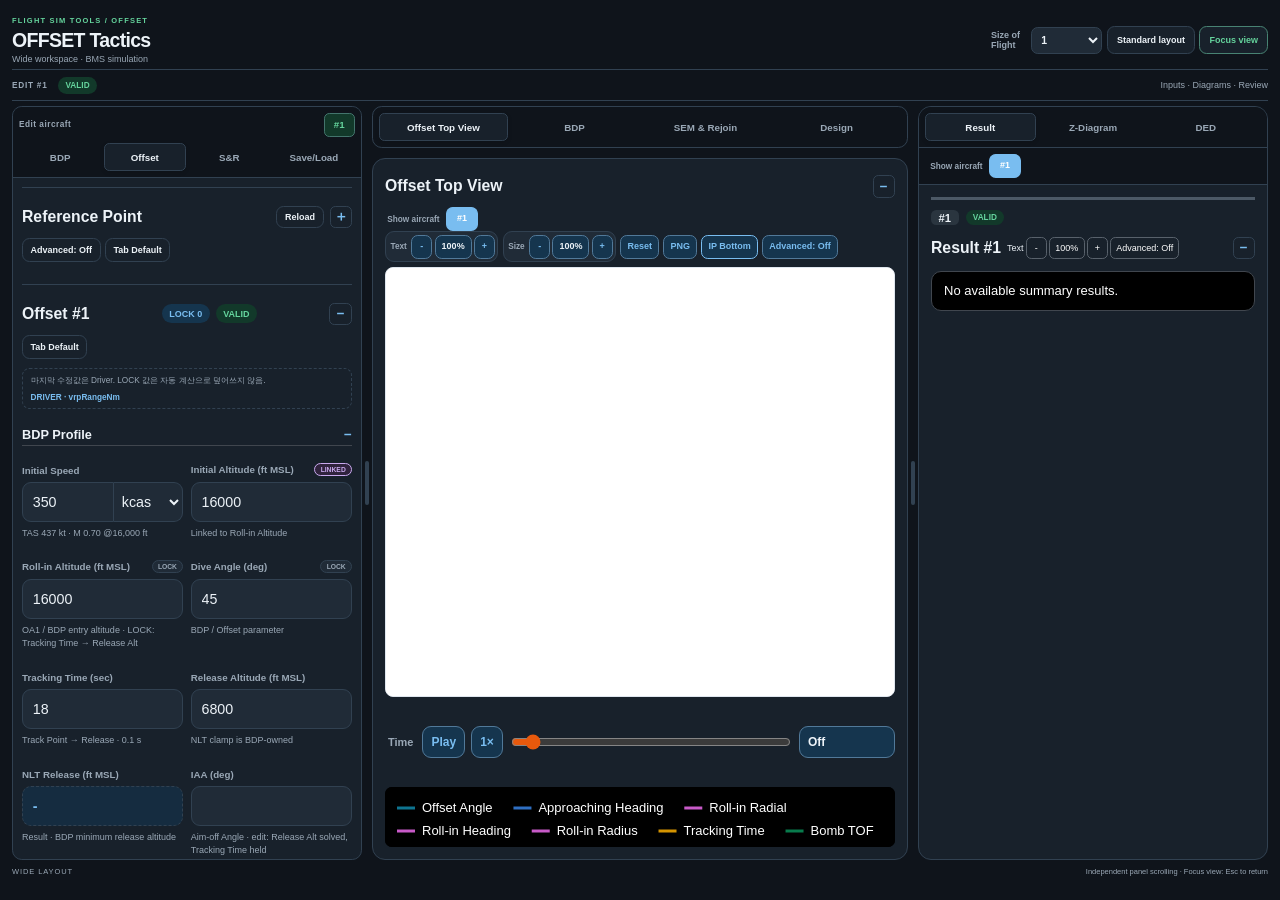
==== commit e3c770b7: "Deploy Offset preview from 658df1f" ====
--- a/index.html
+++ b/index.html
@@ -4,10 +4,10 @@
 <meta charset="utf-8">
 <meta name="viewport" content="width=device-width,initial-scale=1">
 <title>OFFSET Tactics · V2 WORK</title>
-<link rel="stylesheet" href="./offset.css?v=c91996f1fd9d">
-  <link rel="stylesheet" href="./common/ui/result-panel-v0.1.css?v=c91996f1fd9d">
-<link rel="stylesheet" href="./wide-layout.css?v=c91996f1fd9d">
-<link rel="stylesheet" href="./popup-design-graph-v0.1.css?v=0.1.7">
+<link rel="stylesheet" href="./offset.css?v=658df1f12cfc">
+  <link rel="stylesheet" href="./common/ui/result-panel-v0.1.css?v=658df1f12cfc">
+<link rel="stylesheet" href="./wide-layout.css?v=658df1f12cfc">
+<link rel="stylesheet" href="./popup-design-graph-v0.1.css?v=0.1.8">
 </head>
 <body class="offset-wide bombing-wide">
 <main class="app" id="offset-calculator">
@@ -244,7 +244,7 @@
 
   <div id="flight-followers"></div>
 </main>
-<script type="module" src="./wide-layout.mjs?v=c91996f1fd9d"></script>
+<script type="module" src="./wide-layout.mjs?v=658df1f12cfc"></script>
 
 </body>
 </html>
--- a/offset.css
+++ b/offset.css
@@ -1,10 +1,10 @@
-@import url("./common-ui-v0.2.css?v=c91996f1fd9d");
+@import url("./common-ui-v0.2.css?v=658df1f12cfc");
 /* Parts made common (2026-10-22) bring their CSS: input fields, DED, Flight UI, the shared BDP tab (index, 2026-10-26) (bombing app shared FE), time dial (Common UI). */
-@import url("./shared/input-fields-v0.1.css?v=c91996f1fd9d");
-@import url("./shared/ded-v0.1.css?v=c91996f1fd9d");
-@import url("./shared/flight-ui-v0.1.css?v=c91996f1fd9d");
-@import url("./shared/bdp-tab-v0.1.css?v=c91996f1fd9d");
-@import url("./common/ui/time-dial-v0.1.css?v=c91996f1fd9d");
+@import url("./shared/input-fields-v0.1.css?v=658df1f12cfc");
+@import url("./shared/ded-v0.1.css?v=658df1f12cfc");
+@import url("./shared/flight-ui-v0.1.css?v=658df1f12cfc");
+@import url("./shared/bdp-tab-v0.1.css?v=658df1f12cfc");
+@import url("./common/ui/time-dial-v0.1.css?v=658df1f12cfc");
 
 :root{color-scheme:dark}
 body.show-full-bdp .bdp-extra{display:grid}
--- a/wide-layout.css
+++ b/wide-layout.css
@@ -2,7 +2,7 @@
    the PC sizes of the shared parts) is the bombing app shared FE's (shared/wide-workspace-v0.1.css, 2026-10-22,
    body.bombing-wide); this file styles the Offset geometry inputs, the Offset Top View panel, the follower notes,
    SEM & Rejoin and the BDP tab groups. Style the SVG boxes, never the tactical paths, labels, metrics or viewBox. */
-@import url("./shared/wide-workspace-v0.1.css?v=c91996f1fd9d");
+@import url("./shared/wide-workspace-v0.1.css?v=658df1f12cfc");
 
 .offset-wide .wide-inputs .offset-grid { grid-template-columns:repeat(2,minmax(0,1fr)); gap:12px 10px; }
 .offset-wide .wide-inputs .offset-card.span2 { grid-column:1/-1; }
--- a/popup-design-graph-v0.1.css
+++ b/popup-design-graph-v0.1.css
@@ -67,3 +67,8 @@
 .design-chart-key .key-derivative{height:0;border-top:2px solid #4f8fd6}
 .design-chart-key [data-design-derivative]{min-height:26px;padding:2px 9px;font-size:12px;margin-left:4px}
 .design-topview-svg text{paint-order:stroke;stroke:#fff;stroke-width:3px;stroke-linejoin:round}
+/* Offset Design steps 1 / 3 (2026-11-25): sub-headings, the 확정 hint, the target buttons under the VRP map. */
+.design-step-sub{margin:6px 0 0;font-size:13px;font-weight:800;color:var(--text)}
+.design-confirm-hint{align-self:center;font-size:12px;color:var(--muted, #8a8f98)}
+.design-map-targets{display:flex;flex-wrap:wrap;gap:6px}
+.design-map-target{min-height:30px;padding:4px 10px;font-size:13px}
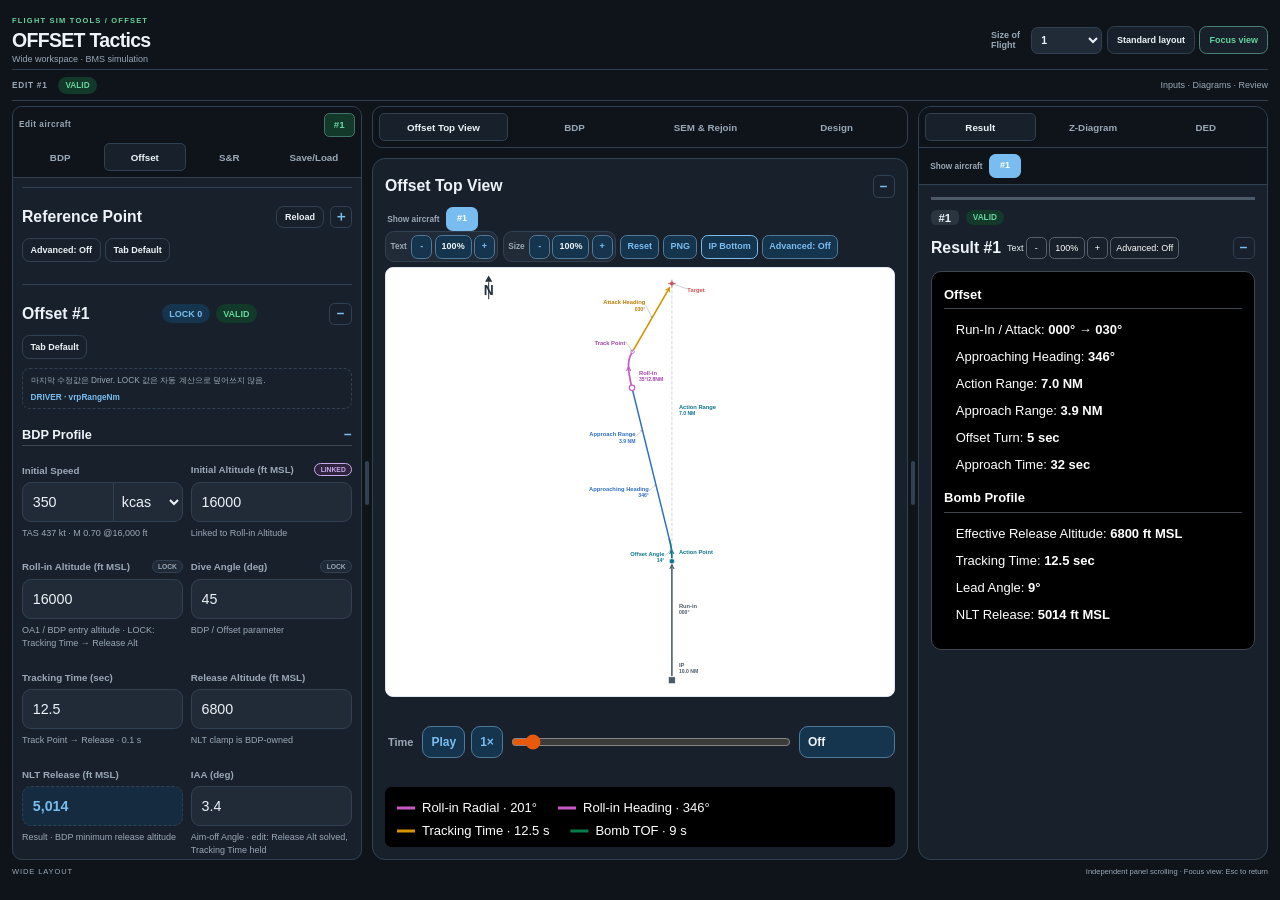
==== commit fa7f6980: "Deploy Offset preview from e241045" ====
--- a/index.html
+++ b/index.html
@@ -4,9 +4,9 @@
 <meta charset="utf-8">
 <meta name="viewport" content="width=device-width,initial-scale=1">
 <title>OFFSET Tactics · V2 WORK</title>
-<link rel="stylesheet" href="./offset.css?v=658df1f12cfc">
-  <link rel="stylesheet" href="./common/ui/result-panel-v0.1.css?v=658df1f12cfc">
-<link rel="stylesheet" href="./wide-layout.css?v=658df1f12cfc">
+<link rel="stylesheet" href="./offset.css?v=e2410457b931">
+  <link rel="stylesheet" href="./common/ui/result-panel-v0.1.css?v=e2410457b931">
+<link rel="stylesheet" href="./wide-layout.css?v=e2410457b931">
 <link rel="stylesheet" href="./popup-design-graph-v0.1.css?v=0.1.8">
 </head>
 <body class="offset-wide bombing-wide">
@@ -244,7 +244,7 @@
 
   <div id="flight-followers"></div>
 </main>
-<script type="module" src="./wide-layout.mjs?v=658df1f12cfc"></script>
+<script type="module" src="./wide-layout.mjs?v=e2410457b931"></script>
 
 </body>
 </html>
--- a/offset.css
+++ b/offset.css
@@ -1,10 +1,10 @@
-@import url("./common-ui-v0.2.css?v=658df1f12cfc");
+@import url("./common-ui-v0.2.css?v=e2410457b931");
 /* Parts made common (2026-10-22) bring their CSS: input fields, DED, Flight UI, the shared BDP tab (index, 2026-10-26) (bombing app shared FE), time dial (Common UI). */
-@import url("./shared/input-fields-v0.1.css?v=658df1f12cfc");
-@import url("./shared/ded-v0.1.css?v=658df1f12cfc");
-@import url("./shared/flight-ui-v0.1.css?v=658df1f12cfc");
-@import url("./shared/bdp-tab-v0.1.css?v=658df1f12cfc");
-@import url("./common/ui/time-dial-v0.1.css?v=658df1f12cfc");
+@import url("./shared/input-fields-v0.1.css?v=e2410457b931");
+@import url("./shared/ded-v0.1.css?v=e2410457b931");
+@import url("./shared/flight-ui-v0.1.css?v=e2410457b931");
+@import url("./shared/bdp-tab-v0.1.css?v=e2410457b931");
+@import url("./common/ui/time-dial-v0.1.css?v=e2410457b931");
 
 :root{color-scheme:dark}
 body.show-full-bdp .bdp-extra{display:grid}
--- a/wide-layout.css
+++ b/wide-layout.css
@@ -2,7 +2,7 @@
    the PC sizes of the shared parts) is the bombing app shared FE's (shared/wide-workspace-v0.1.css, 2026-10-22,
    body.bombing-wide); this file styles the Offset geometry inputs, the Offset Top View panel, the follower notes,
    SEM & Rejoin and the BDP tab groups. Style the SVG boxes, never the tactical paths, labels, metrics or viewBox. */
-@import url("./shared/wide-workspace-v0.1.css?v=658df1f12cfc");
+@import url("./shared/wide-workspace-v0.1.css?v=e2410457b931");
 
 .offset-wide .wide-inputs .offset-grid { grid-template-columns:repeat(2,minmax(0,1fr)); gap:12px 10px; }
 .offset-wide .wide-inputs .offset-card.span2 { grid-column:1/-1; }
